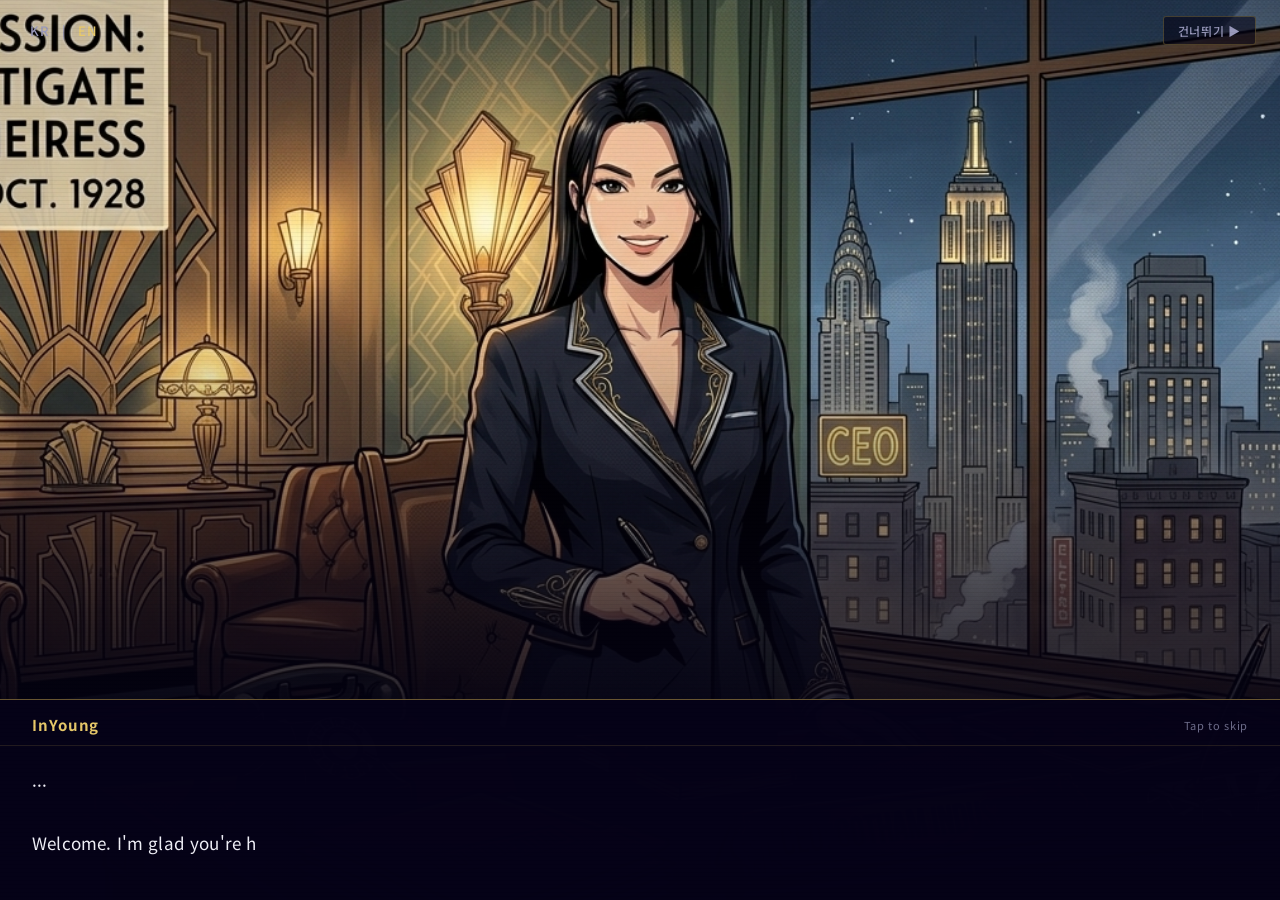
==== game-intro/index.html @ 46fd519d "feat: add game-intro interactive portfolio intro page JRPG visual novel style intro with Ken Burns b" ====
<!DOCTYPE html>
<html lang="ko">
<head>
  <meta charset="UTF-8" />
  <meta name="viewport" content="width=device-width, initial-scale=1.0" />
  <title>InYoung Choi — Interactive Intro</title>
  <link rel="preconnect" href="https://fonts.googleapis.com" />
  <link href="https://fonts.googleapis.com/css2?family=Noto+Sans+KR:wght@400;500;700&display=swap" rel="stylesheet" />
  <link rel="stylesheet" href="style.css" />
</head>
<body>

  <!-- CRT scanline overlay -->
  <div class="crt-overlay"></div>

  <!-- Full-screen background -->
  <div class="scene-bg" id="sceneBg"></div>

  <!-- Bottom gradient for readability -->
  <div class="scene-fade"></div>

  <!-- Top controls -->
  <div class="top-bar">
    <div class="lang-toggle">
      <button class="lang-btn active" data-lang="kr">KR</button>
      <span class="lang-sep">|</span>
      <button class="lang-btn" data-lang="en">EN</button>
    </div>
    <button class="skip-btn" id="skipBtn">건너뛰기 ▶</button>
  </div>

  <!-- Choice panel: centered above dialogue -->
  <div class="choice-panel hidden" id="choiceMenu">
    <div class="choice-label">
      <span class="kr-text">선택하세요</span>
      <span class="en-text">Choose your path</span>
    </div>
    <div class="choice-list" id="choiceList"></div>
  </div>

  <!-- Dialogue box: fixed at bottom -->
  <div class="dialogue-box" id="dialogueBox">
    <div class="dialogue-header">
      <span class="dialogue-name" id="dialogueName">최인영 / InYoung</span>
      <span class="tap-hint" id="tapHint">
        <span class="kr-text">탭하여 건너뛰기</span>
        <span class="en-text">Tap to skip</span>
      </span>
    </div>
    <div class="dialogue-body">
      <p class="dialogue-text" id="dialogueText"></p>
    </div>
    <div class="dialogue-footer">
      <span class="dialogue-cursor hidden" id="dialogueCursor">
        <span class="kr-text">▼ 계속하려면 클릭</span>
        <span class="en-text">▼ Click to continue</span>
      </span>
    </div>
  </div>

  <script src="engine.js"></script>
</body>
</html>
---- game-intro/style.css ----
/* ============================================
   InYoung Choi — Interactive Portfolio Intro
   Modern Visual Novel Style
   ============================================ */

:root {
  --gold:         #c9a84c;
  --gold-light:   #e8c96a;
  --gold-dim:     #7a5a20;
  --text:         #f0f0f8;
  --text-muted:   #9999bb;
  --panel-bg:     rgba(6, 3, 24, 0.93);
  --panel-border: rgba(201, 168, 76, 0.5);
  --name-color:   #e8c96a;
  --choice-bg:    rgba(8, 4, 36, 0.96);
  --choice-hover: rgba(22, 12, 80, 0.98);
}

*, *::before, *::after { box-sizing: border-box; margin: 0; padding: 0; }

html, body {
  width: 100%; height: 100%;
  background: #000;
  overflow: hidden;
  font-family: 'Noto Sans KR', sans-serif;
  font-size: 16px;
}

/* ──────────────────────────────────────
   Background Scene
────────────────────────────────────── */
.scene-bg {
  position: fixed;
  inset: -4%;
  background-image: url('assets/npc_backgroud2.png');
  background-size: cover;
  background-position: center top;
  animation: kenBurns 26s ease-in-out infinite alternate;
  z-index: 0;
}

@keyframes kenBurns {
  0%   { transform: scale(1.00) translate(0%,    0%);    }
  40%  { transform: scale(1.07) translate(-1.2%, -0.8%); }
  100% { transform: scale(1.05) translate(0.8%,  0.5%);  }
}

/* ──────────────────────────────────────
   Bottom Gradient
────────────────────────────────────── */
.scene-fade {
  position: fixed;
  left: 0; right: 0; bottom: 0;
  height: 65%;
  background: linear-gradient(
    to bottom,
    transparent         0%,
    rgba(4, 2, 18, 0.2) 20%,
    rgba(4, 2, 18, 0.6) 45%,
    rgba(4, 2, 18, 0.9) 70%,
    rgba(2, 1, 12, 0.97) 100%
  );
  pointer-events: none;
  z-index: 1;
}

/* ──────────────────────────────────────
   CRT Scanlines (subtle)
────────────────────────────────────── */
.crt-overlay {
  position: fixed;
  inset: 0;
  background: repeating-linear-gradient(
    0deg,
    transparent,
    transparent 3px,
    rgba(0, 0, 0, 0.04) 3px,
    rgba(0, 0, 0, 0.04) 4px
  );
  pointer-events: none;
  z-index: 100;
}

/* ──────────────────────────────────────
   Top Bar
────────────────────────────────────── */
.top-bar {
  position: fixed;
  top: 0;
  left: 0; right: 0;
  z-index: 50;
  display: flex;
  justify-content: space-between;
  align-items: center;
  padding: 16px 24px;
}

.lang-toggle {
  display: flex;
  align-items: center;
  gap: 6px;
}

.lang-sep {
  color: var(--text-muted);
  font-size: 13px;
}

.lang-btn {
  background: none;
  border: none;
  color: var(--text-muted);
  font-family: 'Noto Sans KR', sans-serif;
  font-size: 13px;
  font-weight: 500;
  letter-spacing: 0.08em;
  cursor: pointer;
  padding: 4px 6px;
  border-radius: 2px;
  transition: color 0.15s;
}

.lang-btn.active,
.lang-btn:hover {
  color: var(--gold-light);
}

.skip-btn {
  background: rgba(4, 2, 20, 0.6);
  border: 1px solid rgba(201, 168, 76, 0.3);
  border-radius: 3px;
  color: var(--text-muted);
  font-family: 'Noto Sans KR', sans-serif;
  font-size: 12px;
  font-weight: 500;
  letter-spacing: 0.06em;
  padding: 5px 14px;
  cursor: pointer;
  transition: all 0.15s;
}

.skip-btn:hover {
  color: var(--gold-light);
  border-color: var(--gold-dim);
  background: rgba(10, 6, 40, 0.8);
}

/* ──────────────────────────────────────
   Choice Panel — centered, above dialogue
────────────────────────────────────── */
.choice-panel {
  position: fixed;
  left: 50%;
  transform: translateX(-50%);
  bottom: 220px;           /* sits above the dialogue box */
  width: min(560px, 92vw);
  z-index: 30;
  display: flex;
  flex-direction: column;
  gap: 10px;
  animation: fadeInUp 0.35s ease;
}

.choice-panel.hidden {
  display: none;
}

@keyframes fadeInUp {
  from { opacity: 0; transform: translateX(-50%) translateY(16px); }
  to   { opacity: 1; transform: translateX(-50%) translateY(0); }
}

.choice-label {
  text-align: center;
  font-size: 11px;
  font-weight: 500;
  letter-spacing: 0.2em;
  text-transform: uppercase;
  color: var(--gold-dim);
  margin-bottom: 4px;
}

.choice-list {
  display: flex;
  flex-direction: column;
  gap: 8px;
}

.choice-btn {
  width: 100%;
  background: var(--choice-bg);
  border: 1px solid var(--panel-border);
  border-radius: 4px;
  color: var(--text);
  font-family: 'Noto Sans KR', sans-serif;
  font-size: 16px;
  font-weight: 400;
  line-height: 1.5;
  padding: 14px 24px;
  text-align: left;
  cursor: pointer;
  transition: all 0.15s ease;
  position: relative;
}

.choice-btn::before {
  content: attr(data-num);
  position: absolute;
  left: 14px;
  top: 50%;
  transform: translateY(-50%);
  font-size: 12px;
  color: var(--gold-dim);
  font-weight: 700;
  letter-spacing: 0;
  transition: color 0.15s;
}

.choice-btn:hover,
.choice-btn:focus {
  background: var(--choice-hover);
  border-color: var(--gold);
  color: var(--gold-light);
  outline: none;
  padding-left: 36px;
}

.choice-btn:hover::before {
  color: var(--gold-light);
}

.choice-btn .kr-text,
.choice-btn .en-text {
  display: block;
  padding-left: 20px;
}

/* ──────────────────────────────────────
   Dialogue Box — full width at bottom
────────────────────────────────────── */
.dialogue-box {
  position: fixed;
  left: 0; right: 0; bottom: 0;
  z-index: 20;
  background: var(--panel-bg);
  border-top: 1px solid var(--panel-border);
  cursor: pointer;
  user-select: none;
  display: flex;
  flex-direction: column;
}

.dialogue-header {
  display: flex;
  align-items: center;
  justify-content: space-between;
  padding: 14px 32px 0;
  border-bottom: 1px solid rgba(201, 168, 76, 0.15);
  padding-bottom: 10px;
}

.dialogue-name {
  font-size: 15px;
  font-weight: 700;
  color: var(--name-color);
  letter-spacing: 0.06em;
}

.tap-hint {
  font-size: 11px;
  color: var(--text-muted);
  letter-spacing: 0.06em;
  opacity: 0.7;
}

/* hides tap-hint when not typing */
.tap-hint.hidden { display: none; }

.dialogue-body {
  padding: 18px 32px 12px;
  flex: 1;
}

.dialogue-text {
  font-size: 17px;
  line-height: 1.85;
  color: var(--text);
  letter-spacing: 0.01em;
  white-space: pre-line;   /* preserves \n line breaks */
  min-height: 90px;
}

/* Footer with click-to-continue cue */
.dialogue-footer {
  padding: 4px 32px 18px;
  min-height: 30px;
  display: flex;
  justify-content: flex-end;
  align-items: center;
}

.dialogue-cursor {
  font-size: 13px;
  color: var(--gold);
  letter-spacing: 0.04em;
  animation: pulseGlow 1.4s ease-in-out infinite;
}

.dialogue-cursor.hidden { display: none; }

@keyframes pulseGlow {
  0%, 100% { opacity: 0.5; transform: translateY(0); }
  50%       { opacity: 1;   transform: translateY(3px); }
}

/* ──────────────────────────────────────
   Language visibility
────────────────────────────────────── */
body.lang-en .kr-text { display: none; }
body.lang-kr .en-text { display: none; }

/* ──────────────────────────────────────
   Mobile
────────────────────────────────────── */
@media (max-width: 600px) {
  .dialogue-header { padding: 12px 20px 8px; }
  .dialogue-body   { padding: 14px 20px 10px; }
  .dialogue-footer { padding: 4px 20px 14px; }
  .dialogue-text   { font-size: 15px; }

  .choice-panel {
    bottom: 200px;
    width: 94vw;
  }

  .choice-btn {
    font-size: 14px;
    padding: 12px 18px;
  }
}
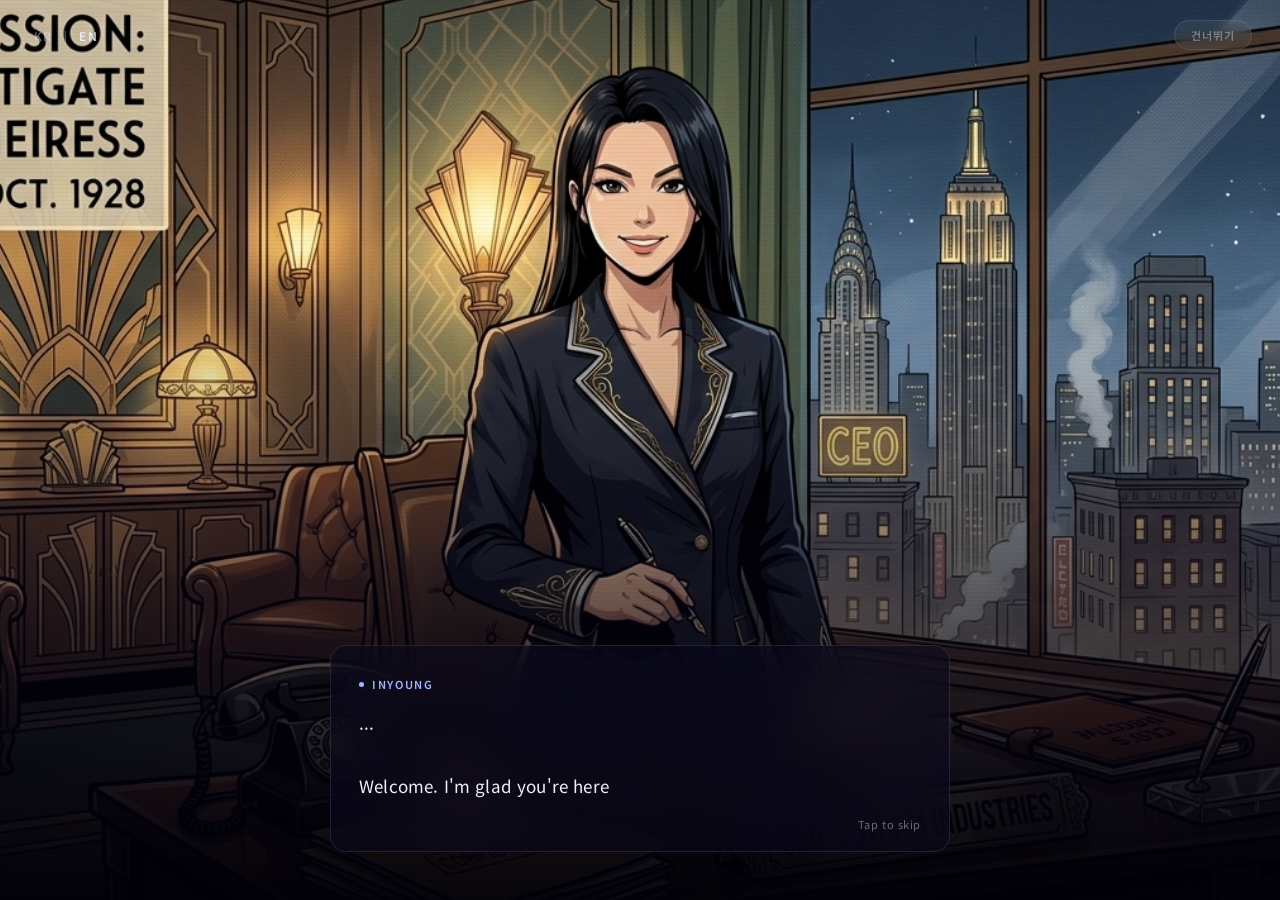
==== commit 9d4d1605: "feat: modern glass UI, game feel, direct contact links, back button, bio updates - game-intro: full " ====
--- a/game-intro/index.html
+++ b/game-intro/index.html
@@ -5,10 +5,13 @@
   <meta name="viewport" content="width=device-width, initial-scale=1.0" />
   <title>InYoung Choi — Interactive Intro</title>
   <link rel="preconnect" href="https://fonts.googleapis.com" />
-  <link href="https://fonts.googleapis.com/css2?family=Noto+Sans+KR:wght@400;500;700&display=swap" rel="stylesheet" />
+  <link href="https://fonts.googleapis.com/css2?family=Noto+Sans+KR:wght@400;500;600;700&display=swap" rel="stylesheet" />
   <link rel="stylesheet" href="style.css" />
 </head>
 <body>
+
+  <!-- Screen flash overlay (choice feedback) -->
+  <div id="flashOverlay" class="flash-overlay"></div>
 
   <!-- CRT scanline overlay -->
   <div class="crt-overlay"></div>
@@ -26,36 +29,33 @@
       <span class="lang-sep">|</span>
       <button class="lang-btn" data-lang="en">EN</button>
     </div>
-    <button class="skip-btn" id="skipBtn">건너뛰기 ▶</button>
+    <button class="skip-btn" id="skipBtn">건너뛰기</button>
   </div>
 
-  <!-- Choice panel: centered above dialogue -->
-  <div class="choice-panel hidden" id="choiceMenu">
-    <div class="choice-label">
-      <span class="kr-text">선택하세요</span>
-      <span class="en-text">Choose your path</span>
+  <!-- Game UI: dialogue card + choices stacked -->
+  <div class="game-ui">
+
+    <!-- Dialogue card -->
+    <div class="dialogue-card" id="dialogueBox">
+      <div class="name-badge" id="dialogueName">최인영 / InYoung</div>
+      <p class="dialogue-text" id="dialogueText"></p>
+      <div class="card-footer">
+        <span class="tap-hint hidden" id="tapHint">
+          <span class="kr-text">탭하여 건너뛰기</span>
+          <span class="en-text">Tap to skip</span>
+        </span>
+        <span class="dialogue-cursor hidden" id="dialogueCursor">
+          <span class="kr-text">계속하려면 클릭 ▼</span>
+          <span class="en-text">Click to continue ▼</span>
+        </span>
+      </div>
     </div>
-    <div class="choice-list" id="choiceList"></div>
-  </div>
 
-  <!-- Dialogue box: fixed at bottom -->
-  <div class="dialogue-box" id="dialogueBox">
-    <div class="dialogue-header">
-      <span class="dialogue-name" id="dialogueName">최인영 / InYoung</span>
-      <span class="tap-hint" id="tapHint">
-        <span class="kr-text">탭하여 건너뛰기</span>
-        <span class="en-text">Tap to skip</span>
-      </span>
+    <!-- Choice buttons (appear below the card) -->
+    <div id="choiceMenu" class="hidden">
+      <div id="choiceList"></div>
     </div>
-    <div class="dialogue-body">
-      <p class="dialogue-text" id="dialogueText"></p>
-    </div>
-    <div class="dialogue-footer">
-      <span class="dialogue-cursor hidden" id="dialogueCursor">
-        <span class="kr-text">▼ 계속하려면 클릭</span>
-        <span class="en-text">▼ Click to continue</span>
-      </span>
-    </div>
+
   </div>
 
   <script src="engine.js"></script>
--- a/game-intro/style.css
+++ b/game-intro/style.css
@@ -1,19 +1,19 @@
 /* ============================================
    InYoung Choi — Interactive Portfolio Intro
-   Modern Visual Novel Style
+   Modern Glass UI
    ============================================ */
 
 :root {
-  --gold:         #c9a84c;
-  --gold-light:   #e8c96a;
-  --gold-dim:     #7a5a20;
-  --text:         #f0f0f8;
-  --text-muted:   #9999bb;
-  --panel-bg:     rgba(6, 3, 24, 0.93);
-  --panel-border: rgba(201, 168, 76, 0.5);
-  --name-color:   #e8c96a;
-  --choice-bg:    rgba(8, 4, 36, 0.96);
-  --choice-hover: rgba(22, 12, 80, 0.98);
+  --accent:            #a5b8ff;
+  --accent-glow:       rgba(165, 184, 255, 0.2);
+  --text:              #f2f2fa;
+  --text-muted:        rgba(242, 242, 250, 0.42);
+  --card-bg:           rgba(10, 8, 30, 0.52);
+  --card-border:       rgba(255, 255, 255, 0.1);
+  --btn-bg:            rgba(255, 255, 255, 0.07);
+  --btn-hover:         rgba(165, 184, 255, 0.16);
+  --btn-border:        rgba(255, 255, 255, 0.14);
+  --btn-border-hover:  rgba(165, 184, 255, 0.5);
 }
 
 *, *::before, *::after { box-sizing: border-box; margin: 0; padding: 0; }
@@ -51,21 +51,21 @@
 .scene-fade {
   position: fixed;
   left: 0; right: 0; bottom: 0;
-  height: 65%;
+  height: 72%;
   background: linear-gradient(
     to bottom,
-    transparent         0%,
-    rgba(4, 2, 18, 0.2) 20%,
-    rgba(4, 2, 18, 0.6) 45%,
-    rgba(4, 2, 18, 0.9) 70%,
-    rgba(2, 1, 12, 0.97) 100%
+    transparent           0%,
+    rgba(4, 2, 18, 0.12)  22%,
+    rgba(4, 2, 18, 0.52)  52%,
+    rgba(2, 1, 12, 0.88)  80%,
+    rgba(1, 0,  8, 0.97) 100%
   );
   pointer-events: none;
   z-index: 1;
 }
 
 /* ──────────────────────────────────────
-   CRT Scanlines (subtle)
+   CRT Scanlines (very subtle)
 ────────────────────────────────────── */
 .crt-overlay {
   position: fixed;
@@ -74,8 +74,8 @@
     0deg,
     transparent,
     transparent 3px,
-    rgba(0, 0, 0, 0.04) 3px,
-    rgba(0, 0, 0, 0.04) 4px
+    rgba(0, 0, 0, 0.025) 3px,
+    rgba(0, 0, 0, 0.025) 4px
   );
   pointer-events: none;
   z-index: 100;
@@ -86,13 +86,12 @@
 ────────────────────────────────────── */
 .top-bar {
   position: fixed;
-  top: 0;
-  left: 0; right: 0;
+  top: 0; left: 0; right: 0;
   z-index: 50;
   display: flex;
   justify-content: space-between;
   align-items: center;
-  padding: 16px 24px;
+  padding: 20px 28px;
 }
 
 .lang-toggle {
@@ -103,7 +102,7 @@
 
 .lang-sep {
   color: var(--text-muted);
-  font-size: 13px;
+  font-size: 12px;
 }
 
 .lang-btn {
@@ -111,206 +110,253 @@
   border: none;
   color: var(--text-muted);
   font-family: 'Noto Sans KR', sans-serif;
-  font-size: 13px;
+  font-size: 12px;
+  font-weight: 500;
+  letter-spacing: 0.1em;
+  cursor: pointer;
+  padding: 4px 6px;
+  border-radius: 4px;
+  transition: color 0.15s;
+}
+
+.lang-btn.active,
+.lang-btn:hover {
+  color: var(--text);
+}
+
+.skip-btn {
+  background: rgba(255, 255, 255, 0.06);
+  border: 1px solid rgba(255, 255, 255, 0.1);
+  border-radius: 20px;
+  color: var(--text-muted);
+  font-family: 'Noto Sans KR', sans-serif;
+  font-size: 11px;
   font-weight: 500;
   letter-spacing: 0.08em;
+  padding: 6px 16px;
   cursor: pointer;
-  padding: 4px 6px;
-  border-radius: 2px;
-  transition: color 0.15s;
-}
-
-.lang-btn.active,
-.lang-btn:hover {
-  color: var(--gold-light);
-}
-
-.skip-btn {
-  background: rgba(4, 2, 20, 0.6);
-  border: 1px solid rgba(201, 168, 76, 0.3);
-  border-radius: 3px;
-  color: var(--text-muted);
-  font-family: 'Noto Sans KR', sans-serif;
-  font-size: 12px;
-  font-weight: 500;
-  letter-spacing: 0.06em;
-  padding: 5px 14px;
-  cursor: pointer;
-  transition: all 0.15s;
+  transition: all 0.2s;
+  backdrop-filter: blur(8px);
 }
 
 .skip-btn:hover {
-  color: var(--gold-light);
-  border-color: var(--gold-dim);
-  background: rgba(10, 6, 40, 0.8);
-}
-
-/* ──────────────────────────────────────
-   Choice Panel — centered, above dialogue
-────────────────────────────────────── */
-.choice-panel {
-  position: fixed;
+  color: var(--text);
+  background: rgba(255, 255, 255, 0.1);
+  border-color: rgba(255, 255, 255, 0.2);
+}
+
+/* ──────────────────────────────────────
+   Game UI Container
+────────────────────────────────────── */
+.game-ui {
+  position: fixed;
+  bottom: 48px;
   left: 50%;
   transform: translateX(-50%);
-  bottom: 220px;           /* sits above the dialogue box */
-  width: min(560px, 92vw);
-  z-index: 30;
+  width: min(620px, 92vw);
+  z-index: 20;
   display: flex;
   flex-direction: column;
-  gap: 10px;
-  animation: fadeInUp 0.35s ease;
-}
-
-.choice-panel.hidden {
-  display: none;
-}
-
-@keyframes fadeInUp {
-  from { opacity: 0; transform: translateX(-50%) translateY(16px); }
-  to   { opacity: 1; transform: translateX(-50%) translateY(0); }
-}
-
-.choice-label {
-  text-align: center;
-  font-size: 11px;
-  font-weight: 500;
-  letter-spacing: 0.2em;
-  text-transform: uppercase;
-  color: var(--gold-dim);
-  margin-bottom: 4px;
-}
-
-.choice-list {
-  display: flex;
-  flex-direction: column;
-  gap: 8px;
-}
-
-.choice-btn {
-  width: 100%;
-  background: var(--choice-bg);
-  border: 1px solid var(--panel-border);
-  border-radius: 4px;
-  color: var(--text);
-  font-family: 'Noto Sans KR', sans-serif;
-  font-size: 16px;
-  font-weight: 400;
-  line-height: 1.5;
-  padding: 14px 24px;
-  text-align: left;
-  cursor: pointer;
-  transition: all 0.15s ease;
-  position: relative;
-}
-
-.choice-btn::before {
-  content: attr(data-num);
-  position: absolute;
-  left: 14px;
-  top: 50%;
-  transform: translateY(-50%);
-  font-size: 12px;
-  color: var(--gold-dim);
-  font-weight: 700;
-  letter-spacing: 0;
-  transition: color 0.15s;
-}
-
-.choice-btn:hover,
-.choice-btn:focus {
-  background: var(--choice-hover);
-  border-color: var(--gold);
-  color: var(--gold-light);
-  outline: none;
-  padding-left: 36px;
-}
-
-.choice-btn:hover::before {
-  color: var(--gold-light);
-}
-
-.choice-btn .kr-text,
-.choice-btn .en-text {
-  display: block;
-  padding-left: 20px;
-}
-
-/* ──────────────────────────────────────
-   Dialogue Box — full width at bottom
-────────────────────────────────────── */
-.dialogue-box {
-  position: fixed;
-  left: 0; right: 0; bottom: 0;
-  z-index: 20;
-  background: var(--panel-bg);
-  border-top: 1px solid var(--panel-border);
+  gap: 12px;
+}
+
+/* ──────────────────────────────────────
+   Dialogue Card
+────────────────────────────────────── */
+.dialogue-card {
+  background: var(--card-bg);
+  backdrop-filter: blur(28px);
+  -webkit-backdrop-filter: blur(28px);
+  border: 1px solid var(--card-border);
+  border-radius: 16px;
+  padding: 22px 28px 18px;
   cursor: pointer;
   user-select: none;
-  display: flex;
-  flex-direction: column;
-}
-
-.dialogue-header {
-  display: flex;
-  align-items: center;
-  justify-content: space-between;
-  padding: 14px 32px 0;
-  border-bottom: 1px solid rgba(201, 168, 76, 0.15);
-  padding-bottom: 10px;
-}
-
-.dialogue-name {
-  font-size: 15px;
-  font-weight: 700;
-  color: var(--name-color);
-  letter-spacing: 0.06em;
-}
-
-.tap-hint {
-  font-size: 11px;
-  color: var(--text-muted);
-  letter-spacing: 0.06em;
-  opacity: 0.7;
-}
-
-/* hides tap-hint when not typing */
-.tap-hint.hidden { display: none; }
-
-.dialogue-body {
-  padding: 18px 32px 12px;
-  flex: 1;
-}
-
+}
+
+/* ──────────────────────────────────────
+   Name Badge
+────────────────────────────────────── */
+.name-badge {
+  display: inline-flex;
+  align-items: center;
+  gap: 8px;
+  font-size: 11px;
+  font-weight: 600;
+  letter-spacing: 0.15em;
+  text-transform: uppercase;
+  color: var(--accent);
+  margin-bottom: 14px;
+}
+
+.name-badge::before {
+  content: '';
+  width: 5px;
+  height: 5px;
+  border-radius: 50%;
+  background: var(--accent);
+  box-shadow: 0 0 8px var(--accent-glow);
+  flex-shrink: 0;
+}
+
+/* ──────────────────────────────────────
+   Dialogue Text
+────────────────────────────────────── */
 .dialogue-text {
   font-size: 17px;
   line-height: 1.85;
   color: var(--text);
   letter-spacing: 0.01em;
-  white-space: pre-line;   /* preserves \n line breaks */
-  min-height: 90px;
-}
-
-/* Footer with click-to-continue cue */
-.dialogue-footer {
-  padding: 4px 32px 18px;
-  min-height: 30px;
+  white-space: pre-line;
+  min-height: 80px;
+}
+
+/* ──────────────────────────────────────
+   Card Footer (tap hint / cursor)
+────────────────────────────────────── */
+.card-footer {
   display: flex;
   justify-content: flex-end;
   align-items: center;
-}
+  margin-top: 14px;
+  min-height: 18px;
+}
+
+.tap-hint {
+  font-size: 11px;
+  color: var(--text-muted);
+  letter-spacing: 0.05em;
+}
+
+.tap-hint.hidden { display: none; }
 
 .dialogue-cursor {
-  font-size: 13px;
-  color: var(--gold);
-  letter-spacing: 0.04em;
-  animation: pulseGlow 1.4s ease-in-out infinite;
+  font-size: 11px;
+  color: var(--accent);
+  letter-spacing: 0.05em;
+  animation: pulseOpacity 1.6s ease-in-out infinite;
 }
 
 .dialogue-cursor.hidden { display: none; }
 
-@keyframes pulseGlow {
-  0%, 100% { opacity: 0.5; transform: translateY(0); }
-  50%       { opacity: 1;   transform: translateY(3px); }
+@keyframes pulseOpacity {
+  0%, 100% { opacity: 0.35; }
+  50%       { opacity: 1;    }
+}
+
+/* ──────────────────────────────────────
+   Choice Menu
+────────────────────────────────────── */
+#choiceMenu {
+  animation: fadeInUp 0.3s ease;
+}
+
+#choiceMenu.hidden { display: none; }
+
+@keyframes fadeInUp {
+  from { opacity: 0; transform: translateY(10px); }
+  to   { opacity: 1; transform: translateY(0);    }
+}
+
+#choiceList {
+  display: flex;
+  flex-direction: column;
+  gap: 8px;
+}
+
+/* ──────────────────────────────────────
+   Choice Buttons
+────────────────────────────────────── */
+.choice-btn {
+  width: 100%;
+  background: var(--btn-bg);
+  border: 1px solid var(--btn-border);
+  border-radius: 50px;
+  color: var(--text);
+  font-family: 'Noto Sans KR', sans-serif;
+  font-size: 15px;
+  font-weight: 400;
+  line-height: 1.5;
+  padding: 12px 24px 12px 20px;
+  text-align: left;
+  cursor: pointer;
+  transition: all 0.2s ease;
+  backdrop-filter: blur(12px);
+  -webkit-backdrop-filter: blur(12px);
+  display: flex;
+  align-items: center;
+  gap: 14px;
+}
+
+.choice-btn::before {
+  content: attr(data-num);
+  flex-shrink: 0;
+  width: 22px;
+  height: 22px;
+  border: 1px solid rgba(165, 184, 255, 0.3);
+  border-radius: 5px;
+  font-size: 11px;
+  font-weight: 700;
+  font-family: 'Inter', monospace, sans-serif;
+  color: var(--accent);
+  display: inline-flex;
+  align-items: center;
+  justify-content: center;
+  transition: all 0.2s;
+}
+
+.choice-btn:hover,
+.choice-btn:focus {
+  background: var(--btn-hover);
+  border-color: var(--btn-border-hover);
+  color: #fff;
+  transform: translateX(6px);
+  outline: none;
+}
+
+.choice-btn:hover::before,
+.choice-btn:focus::before {
+  border-color: var(--accent);
+  background: rgba(165, 184, 255, 0.12);
+}
+
+.choice-btn .kr-text,
+.choice-btn .en-text {
+  flex: 1;
+}
+
+/* ──────────────────────────────────────
+   Screen Flash
+────────────────────────────────────── */
+.flash-overlay {
+  position: fixed;
+  inset: 0;
+  z-index: 300;
+  background: rgba(165, 184, 255, 0.12);
+  opacity: 0;
+  pointer-events: none;
+}
+
+.flash-overlay.flash {
+  animation: screenFlash 0.35s ease;
+}
+
+@keyframes screenFlash {
+  0%   { opacity: 0;    }
+  25%  { opacity: 1;    }
+  100% { opacity: 0;    }
+}
+
+/* ──────────────────────────────────────
+   Card Scene-Enter Animation
+────────────────────────────────────── */
+@keyframes cardIn {
+  from { opacity: 0; transform: translateY(16px); }
+  to   { opacity: 1; transform: translateY(0);    }
+}
+
+.dialogue-card.scene-enter {
+  animation: cardIn 0.4s cubic-bezier(0.22, 1, 0.36, 1);
 }
 
 /* ──────────────────────────────────────
@@ -323,18 +369,21 @@
    Mobile
 ────────────────────────────────────── */
 @media (max-width: 600px) {
-  .dialogue-header { padding: 12px 20px 8px; }
-  .dialogue-body   { padding: 14px 20px 10px; }
-  .dialogue-footer { padding: 4px 20px 14px; }
-  .dialogue-text   { font-size: 15px; }
-
-  .choice-panel {
-    bottom: 200px;
-    width: 94vw;
+  .game-ui {
+    bottom: 28px;
+    width: 92vw;
+  }
+
+  .dialogue-card {
+    padding: 18px 20px 14px;
+  }
+
+  .dialogue-text {
+    font-size: 15px;
   }
 
   .choice-btn {
     font-size: 14px;
-    padding: 12px 18px;
+    padding: 11px 22px;
   }
 }
